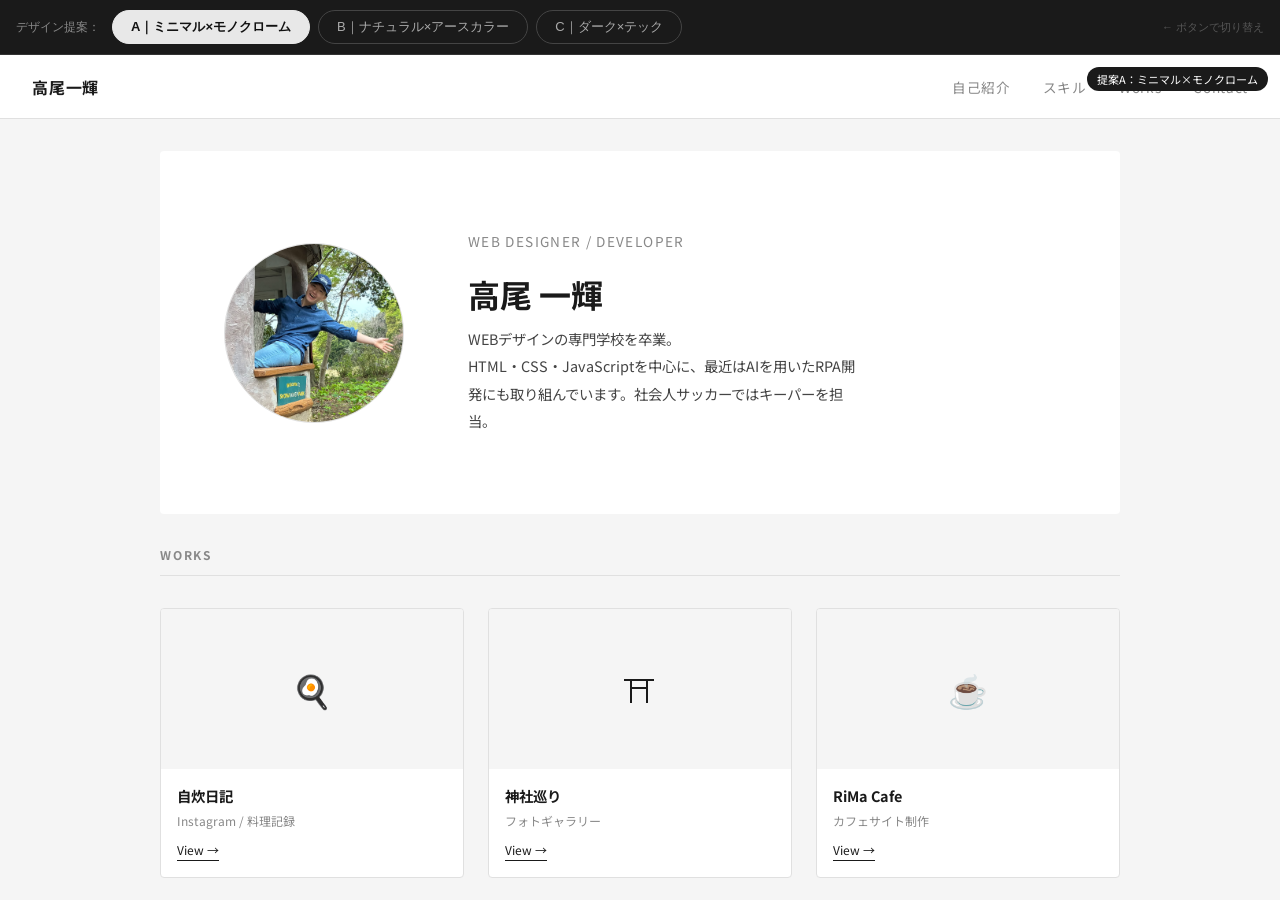
==== index.html @ da76218f "ポートフォリオ デザイン提案3案を追加 - 提案A：ミニマル×モノクローム（mockup_a.html） - 提案B：ナチュラル×アースカラー（mockup_b.html） - 提案C：ダーク×テック" ====
<!DOCTYPE html>
<html lang="ja">
<head>
<meta charset="UTF-8">
<meta name="viewport" content="width=device-width, initial-scale=1">
<title>デザイン提案 ビューア</title>
<style>
  * { margin: 0; padding: 0; box-sizing: border-box; }

  body {
    font-family: 'Helvetica Neue', Arial, sans-serif;
    background: #111;
    display: flex;
    flex-direction: column;
    height: 100vh;
    overflow: hidden;
  }

  /* 切替バー */
  .switcher {
    display: flex;
    align-items: center;
    gap: 8px;
    padding: 10px 16px;
    background: #1a1a1a;
    border-bottom: 1px solid #333;
    flex-shrink: 0;
  }

  .switcher-label {
    color: #888;
    font-size: 12px;
    margin-right: 4px;
    white-space: nowrap;
  }

  .btn {
    padding: 7px 18px;
    border: 1px solid #444;
    border-radius: 20px;
    background: transparent;
    color: #aaa;
    font-size: 13px;
    cursor: pointer;
    transition: all 0.2s;
    white-space: nowrap;
  }
  .btn:hover { border-color: #888; color: #fff; }

  .btn.active-a { background: #e8e8e8; color: #111; border-color: #e8e8e8; font-weight: 700; }
  .btn.active-b { background: #8B6F47; color: #fff; border-color: #8B6F47; font-weight: 700; }
  .btn.active-c { background: #7C6EFF; color: #fff; border-color: #7C6EFF; font-weight: 700; }

  .hint {
    margin-left: auto;
    font-size: 11px;
    color: #555;
    white-space: nowrap;
  }

  /* iframe */
  iframe {
    flex: 1;
    width: 100%;
    border: none;
  }
</style>
</head>
<body>

<div class="switcher">
  <span class="switcher-label">デザイン提案：</span>
  <button class="btn active-a" onclick="show('a', this)">A｜ミニマル×モノクローム</button>
  <button class="btn"          onclick="show('b', this)">B｜ナチュラル×アースカラー</button>
  <button class="btn"          onclick="show('c', this)">C｜ダーク×テック</button>
  <span class="hint">← ボタンで切り替え</span>
</div>

<iframe id="preview" src="mockup_a.html"></iframe>

<script>
  function show(id, btn) {
    document.getElementById('preview').src = 'mockup_' + id + '.html';

    // ボタンのアクティブ状態リセット
    document.querySelectorAll('.btn').forEach(b => {
      b.className = 'btn';
    });
    btn.classList.add('active-' + id);
  }
</script>

</body>
</html>
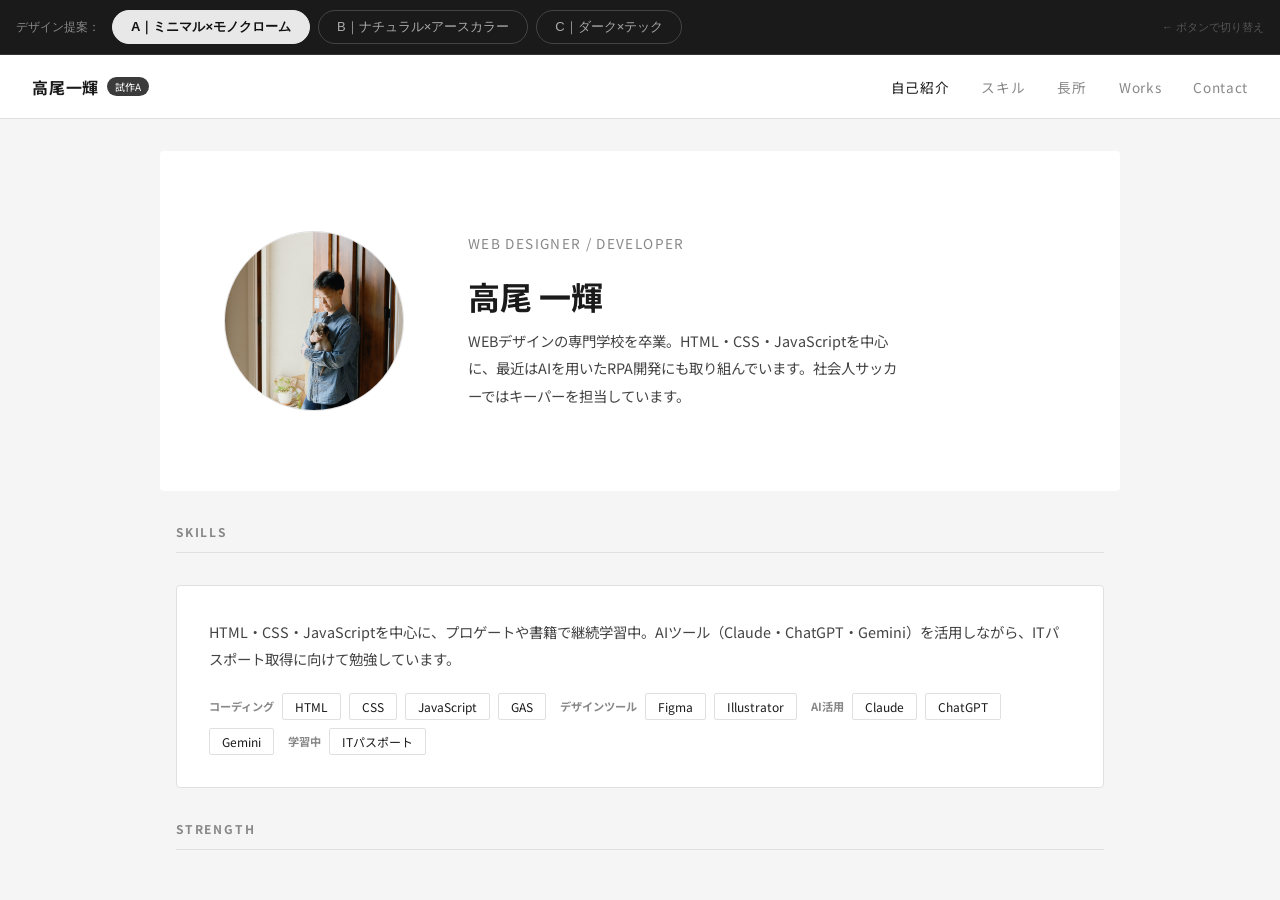
==== commit bb40e097: "モバイルのレスポンシブ不具合を修正 - index.html: 切り替えバーの3ボタンがスマホ幅で途切れる問題を修正   （折り返し表示＋ヒント文非表示、700px以下） - mockup_a/b/c" ====
--- a/index.html
+++ b/index.html
@@ -64,6 +64,27 @@
     width: 100%;
     border: none;
   }
+
+  /* モバイル：折り返し表示、ヒント文は非表示 */
+  @media (max-width: 700px) {
+    .switcher {
+      flex-wrap: wrap;
+      gap: 6px;
+      padding: 8px 12px;
+    }
+    .switcher-label {
+      width: 100%;
+      margin-right: 0;
+      margin-bottom: 2px;
+    }
+    .hint {
+      display: none;
+    }
+    .btn {
+      padding: 6px 12px;
+      font-size: 12px;
+    }
+  }
 </style>
 </head>
 <body>
